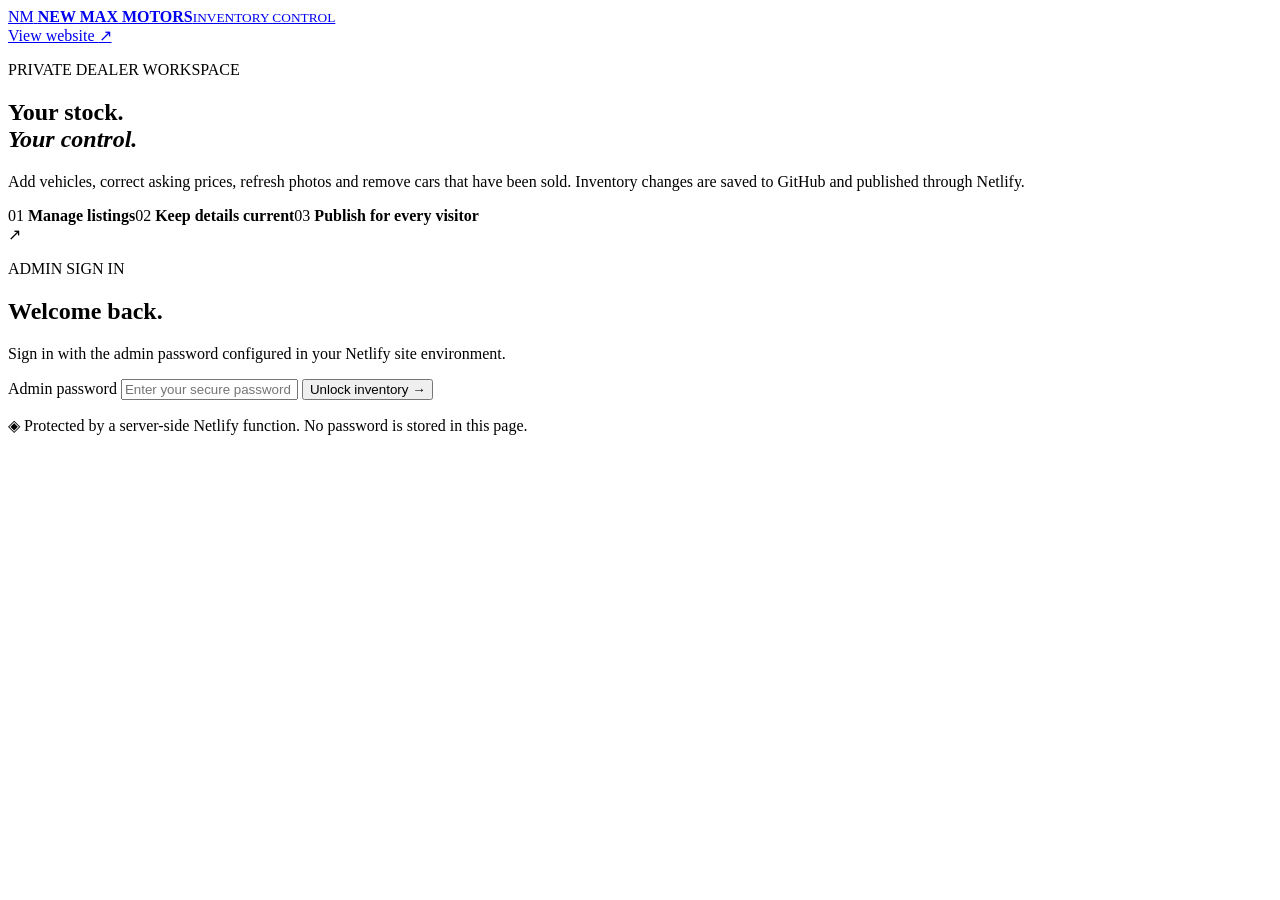
==== admin.html @ 145dde39 "Add secure car inventory admin interface" ====
<!doctype html>
<html lang="en-IN">
<head>
  <meta charset="utf-8">
  <meta name="viewport" content="width=device-width, initial-scale=1">
  <meta name="theme-color" content="#111715">
  <meta name="robots" content="noindex, nofollow, noarchive">
  <title>Inventory Admin | NEW MAX MOTORS</title>
  <link rel="icon" href="favicon.svg" type="image/svg+xml">
  <link rel="preconnect" href="https://fonts.googleapis.com">
  <link rel="preconnect" href="https://fonts.gstatic.com" crossorigin>
  <link href="https://fonts.googleapis.com/css2?family=DM+Sans:wght@400;500;600;700&family=Manrope:wght@400;500;600;700;800&display=swap" rel="stylesheet">
  <link rel="stylesheet" href="admin.css">
  <script src="admin.js" defer></script>
</head>
<body class="admin-body">
  <div class="admin-shell">
    <header class="admin-topbar">
      <a class="admin-brand" href="/" aria-label="NEW MAX MOTORS website">
        <span class="admin-brand-mark">NM</span>
        <span><strong>NEW MAX MOTORS</strong><small>INVENTORY CONTROL</small></span>
      </a>
      <div class="topbar-actions">
        <a class="quiet-link" href="/" target="_blank" rel="noopener">View website <span aria-hidden="true">↗</span></a>
        <button class="button button-quiet" id="logoutButton" type="button" hidden>Log out</button>
      </div>
    </header>

    <main>
      <section class="login-layout" id="loginPanel">
        <div class="login-story">
          <p class="eyebrow"><span></span> PRIVATE DEALER WORKSPACE</p>
          <h1>Your stock.<br><em>Your control.</em></h1>
          <p class="login-copy">Add vehicles, correct asking prices, refresh photos and remove cars that have been sold. Inventory changes are saved to GitHub and published through Netlify.</p>
          <div class="login-points"><span>01 <b>Manage listings</b></span><span>02 <b>Keep details current</b></span><span>03 <b>Publish for every visitor</b></span></div>
        </div>
        <div class="login-card">
          <div class="login-icon" aria-hidden="true">↗</div>
          <p class="eyebrow eyebrow-muted">ADMIN SIGN IN</p>
          <h2>Welcome back.</h2>
          <p class="muted">Sign in with the admin password configured in your Netlify site environment.</p>
          <form id="loginForm">
            <label for="adminPassword">Admin password</label>
            <input id="adminPassword" name="password" type="password" autocomplete="current-password" required placeholder="Enter your secure password">
            <button class="button button-primary button-wide" id="loginButton" type="submit">Unlock inventory <span aria-hidden="true">→</span></button>
          </form>
          <p class="status-message" id="loginStatus" role="status" aria-live="polite"></p>
          <p class="login-footnote"><span aria-hidden="true">◈</span> Protected by a server-side Netlify function. No password is stored in this page.</p>
        </div>
      </section>

      <section class="dashboard" id="dashboard" hidden>
        <div class="dashboard-heading">
          <div><p class="eyebrow"><span></span> INVENTORY OVERVIEW</p><h1>Cars in your <em>showroom.</em></h1><p class="muted">Changes are saved to the source inventory. Netlify then deploys the updated public site.</p></div>
          <div class="publish-state"><span class="live-dot"></span><span><strong>Connected inventory</strong><small>GitHub · Netlify deploy</small></span></div>
        </div>

        <div class="stats-grid" aria-label="Inventory summary">
          <article class="stat-card"><span class="stat-label">TOTAL LISTINGS</span><strong id="totalCount">—</strong><small>Cars in your inventory</small></article>
          <article class="stat-card"><span class="stat-label">PRICED CARS</span><strong id="pricedCount">—</strong><small>With an asking price</small></article>
          <article class="stat-card"><span class="stat-label">PHOTO CHECK</span><strong id="photoCount">—</strong><small>Need a photo or exact vehicle image</small></article>
        </div>

        <div class="workspace-grid">
          <section class="editor-panel">
            <div class="panel-heading"><div><p class="eyebrow eyebrow-muted">LISTING DETAILS</p><h2 id="formTitle">Add a car</h2></div><span class="step-number" id="formStep">01</span></div>
            <p class="panel-intro">Enter the vehicle details below. Leave the price empty to display “Price on request”.</p>
            <form id="carForm">
              <input id="carId" type="hidden">
              <div class="form-grid">
                <div class="field field-full"><label for="carName">Car name <span>*</span></label><input id="carName" name="name" required maxlength="140" placeholder="e.g. Hyundai Creta SX(O)"></div>
                <div class="field"><label for="carBrand">Brand <span>*</span></label><input id="carBrand" name="brandName" required maxlength="80" placeholder="e.g. Hyundai"></div>
                <div class="field"><label for="carYear">Model year <span>*</span></label><input id="carYear" name="year" type="number" required min="1980" max="2100" step="1" placeholder="2022"></div>
                <div class="field"><label for="carPrice">Asking price (₹)</label><input id="carPrice" name="price" type="number" min="0" max="500000000" step="1" inputmode="numeric" placeholder="e.g. 675000"></div>
                <div class="field"><label for="carFuel">Fuel type <span>*</span></label><select id="carFuel" name="fuel" required><option value="petrol">Petrol</option><option value="diesel">Diesel</option><option value="cng">Petrol + CNG / CNG</option><option value="electric">Electric</option><option value="hybrid">Hybrid</option><option value="other">Other / not specified</option></select></div>
                <div class="field"><label for="carCategory">Category label</label><input id="carCategory" name="category" maxlength="80" placeholder="e.g. SUV · AUTOMATIC"></div>
                <div class="field field-full"><label for="carSpecs">Quick facts <small>One per line</small></label><textarea id="carSpecs" name="specs" rows="4" maxlength="1600" placeholder="e.g. 42,000 km&#10;1st owner&#10;Automatic&#10;Insurance valid"></textarea><span class="field-help">These appear as small chips on the public car card.</span></div>
                <div class="field field-full"><label for="carDescription">Features and notes</label><textarea id="carDescription" name="description" rows="3" maxlength="1600" placeholder="Sunroof, reverse camera, service history…"></textarea></div>
                <div class="field field-full"><label for="carImage">Car photo URL</label><input id="carImage" name="imageUrl" type="url" maxlength="1200" placeholder="https://…"><span class="field-help">Use a direct image URL. Uploading image files is not supported in this version.</span></div>
                <div class="field field-full photo-check-field"><label class="check-label" for="exactPhoto"><input id="exactPhoto" type="checkbox"> <span>This is a photo of the exact vehicle (not a representative model photo).</span></label></div>
                <div class="field field-full"><label for="carSource">Listing / source link</label><input id="carSource" name="sourceUrl" type="url" maxlength="1200" placeholder="https://…"><span class="field-help">Defaults to the New Max Motors WhatsApp catalogue.</span></div>
              </div>
              <div class="form-actions">
                <button class="button button-primary" id="submitCarButton" type="submit">Add car to website <span aria-hidden="true">→</span></button>
                <button class="button button-quiet" id="cancelEditButton" type="button" hidden>Cancel edit</button>
              </div>
              <p class="status-message form-status" id="formStatus" role="status" aria-live="polite"></p>
            </form>
          </section>

          <section class="inventory-panel">
            <div class="panel-heading"><div><p class="eyebrow eyebrow-muted">YOUR LISTINGS</p><h2>Manage inventory</h2></div><span class="inventory-count" id="inventoryBadge">0 cars</span></div>
            <div class="inventory-search"><span aria-hidden="true">⌕</span><input id="adminSearch" type="search" placeholder="Search your cars…" aria-label="Search inventory"></div>
            <div id="adminInventory" class="admin-inventory" aria-live="polite"><div class="empty-state">Loading your inventory…</div></div>
          </section>
        </div>
        <footer class="admin-footer"><span>NEW MAX MOTORS · GOREGAON EAST, MUMBAI</span><span>Always confirm price, availability and vehicle details before publishing.</span></footer>
      </section>
    </main>
  </div>
</body>
</html>
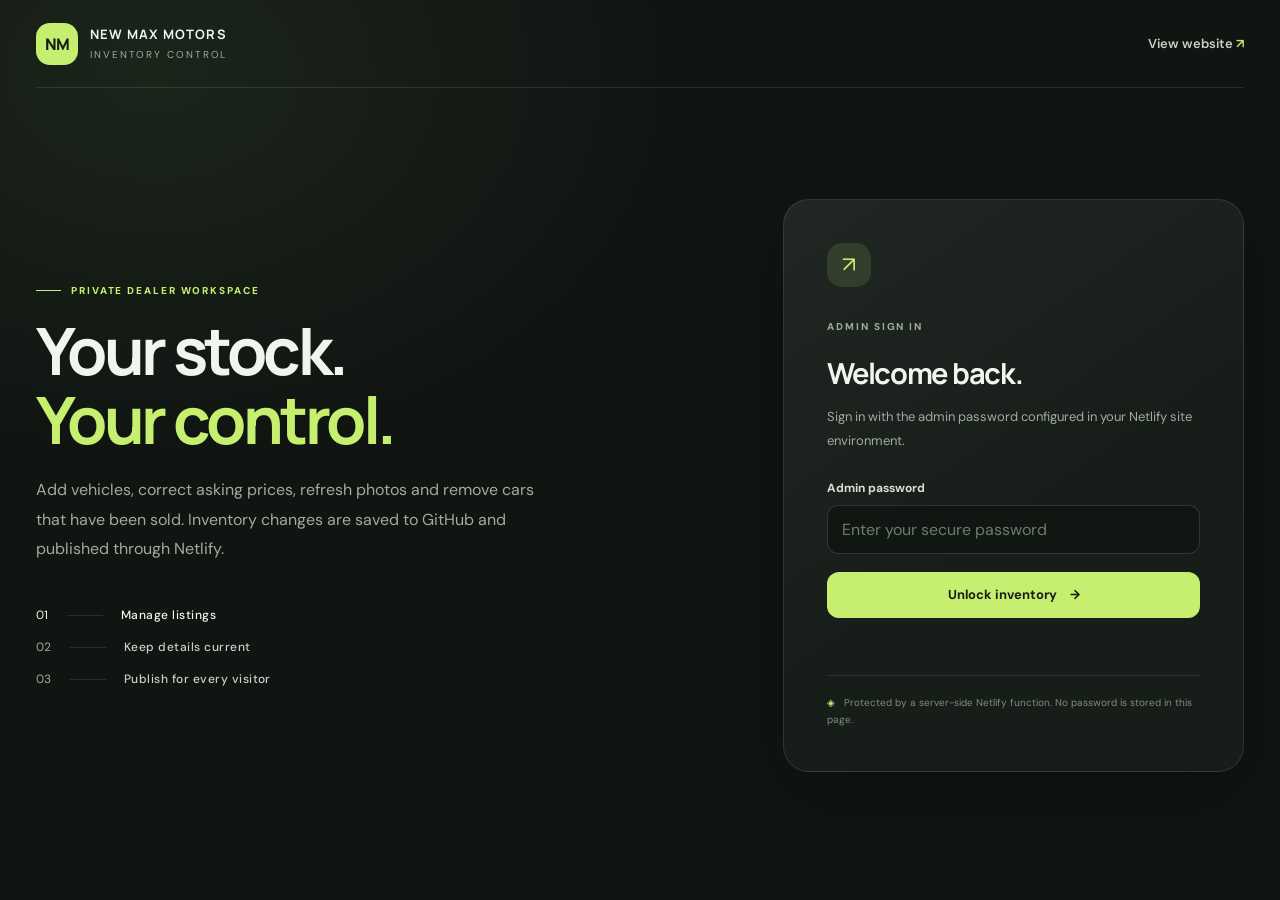
==== commit fb4d8a45: "Add photo upload control to car admin" ====
--- a/admin.html
+++ b/admin.html
@@ -76,7 +76,8 @@
                 <div class="field"><label for="carCategory">Category label</label><input id="carCategory" name="category" maxlength="80" placeholder="e.g. SUV · AUTOMATIC"></div>
                 <div class="field field-full"><label for="carSpecs">Quick facts <small>One per line</small></label><textarea id="carSpecs" name="specs" rows="4" maxlength="1600" placeholder="e.g. 42,000 km&#10;1st owner&#10;Automatic&#10;Insurance valid"></textarea><span class="field-help">These appear as small chips on the public car card.</span></div>
                 <div class="field field-full"><label for="carDescription">Features and notes</label><textarea id="carDescription" name="description" rows="3" maxlength="1600" placeholder="Sunroof, reverse camera, service history…"></textarea></div>
-                <div class="field field-full"><label for="carImage">Car photo URL</label><input id="carImage" name="imageUrl" type="url" maxlength="1200" placeholder="https://…"><span class="field-help">Use a direct image URL. Uploading image files is not supported in this version.</span></div>
+                <div class="field field-full"><label for="carPhotoFile">Upload a car photo</label><div class="upload-control"><input id="carPhotoFile" type="file" accept="image/jpeg,image/png,image/webp"><button class="button button-quiet upload-button" id="uploadPhotoButton" type="button">Upload photo</button></div><span class="field-help">Choose a photo from your phone or computer. It will be resized and saved to the website repository.</span><p class="status-message photo-status" id="photoUploadStatus" role="status" aria-live="polite"></p><div class="photo-preview" id="photoPreview" hidden><img id="photoPreviewImage" alt="Selected car photo preview"><div class="photo-preview-info"><strong id="photoPreviewName">Photo selected</strong><span id="photoPreviewMeta">Ready to save with the listing</span><button class="mini-button" id="clearPhotoButton" type="button">Clear photo</button></div></div></div>
+                <div class="field field-full"><label for="carImage">Photo URL or uploaded photo path</label><input id="carImage" name="imageUrl" type="text" inputmode="url" maxlength="1200" placeholder="https://… or /car-images/…"><span class="field-help">Uploading fills this automatically. You can also paste an existing image URL.</span></div>
                 <div class="field field-full photo-check-field"><label class="check-label" for="exactPhoto"><input id="exactPhoto" type="checkbox"> <span>This is a photo of the exact vehicle (not a representative model photo).</span></label></div>
                 <div class="field field-full"><label for="carSource">Listing / source link</label><input id="carSource" name="sourceUrl" type="url" maxlength="1200" placeholder="https://…"><span class="field-help">Defaults to the New Max Motors WhatsApp catalogue.</span></div>
               </div>
--- a/admin.css
+++ b/admin.css
@@ -0,0 +1 @@
+:root{color-scheme:dark;--bg:#101512;--panel:#171e1a;--panel-2:#1d2621;--line:rgba(235,244,236,.11);--text:#f1f5ef;--muted:#a0aaa2;--soft:#c8d0c9;--lime:#c6ef70;--green:#5ccf8d;--danger:#ff8e8e;--radius:22px;--shadow:0 22px 70px rgba(0,0,0,.25)}*{box-sizing:border-box}html{min-width:320px;background:var(--bg)}body{margin:0;background:radial-gradient(ellipse at 12% 8%,rgba(103,143,80,.13),transparent 32rem),var(--bg);color:var(--text);font-family:"DM Sans",sans-serif;line-height:1.5}button,input,select,textarea{font:inherit}button,a,input,select,textarea{-webkit-tap-highlight-color:transparent}a{color:inherit;text-decoration:none}.admin-shell{max-width:1540px;margin:0 auto;padding:0 36px}.admin-topbar{height:88px;display:flex;align-items:center;justify-content:space-between;border-bottom:1px solid var(--line)}.admin-brand{display:flex;align-items:center;gap:12px}.admin-brand-mark{display:grid;place-items:center;width:42px;height:42px;border-radius:14px;background:var(--lime);color:#172016;font-family:Manrope,sans-serif;font-weight:900;letter-spacing:-1px}.admin-brand strong,.admin-brand small{display:block}.admin-brand strong{font-family:Manrope,sans-serif;font-size:13px;letter-spacing:.08em}.admin-brand small{margin-top:2px;color:var(--muted);font-size:10px;letter-spacing:.19em}.topbar-actions{display:flex;gap:18px;align-items:center}.quiet-link{color:var(--soft);font-size:13px;font-weight:600}.quiet-link span{color:var(--lime)}.button{display:inline-flex;align-items:center;justify-content:center;gap:13px;min-height:46px;padding:12px 17px;border:1px solid transparent;border-radius:12px;font-size:13px;font-weight:700;cursor:pointer;transition:transform .18s ease,background .18s ease,border-color .18s ease}.button:hover{transform:translateY(-1px)}.button:disabled{opacity:.55;cursor:wait;transform:none}.button-primary{background:var(--lime);color:#182015}.button-primary:hover{background:#d4f78b}.button-quiet{background:transparent;border-color:var(--line);color:var(--soft)}.button-quiet:hover{border-color:rgba(235,244,236,.26);background:rgba(255,255,255,.035)}.button-wide{width:100%;margin-top:18px}.login-layout{min-height:calc(100vh - 89px);display:grid;grid-template-columns:minmax(0,1.05fr) minmax(340px,.75fr);align-items:center;gap:clamp(42px,8vw,140px);padding:74px 0 90px}.login-story{max-width:620px}.eyebrow{display:flex;align-items:center;gap:10px;margin:0 0 18px;color:var(--lime);font-size:10px;font-weight:800;letter-spacing:.19em}.eyebrow>span{width:25px;height:1px;background:var(--lime)}h1,h2,h3,p{margin-top:0}h1,h2,h3{font-family:Manrope,sans-serif}h1{margin:0 0 21px;font-size:clamp(39px,5.1vw,68px);line-height:1.06;letter-spacing:-.055em}h1 em{color:var(--lime);font-style:normal}.login-copy{max-width:510px;color:var(--muted);font-size:16px;line-height:1.85}.login-points{display:grid;gap:14px;margin-top:42px}.login-points span{display:flex;gap:18px;align-items:center;color:var(--muted);font-size:12px;letter-spacing:.04em}.login-points span:first-child{color:var(--text)}.login-points b{color:var(--soft);font-weight:500}.login-points span:first-child b{color:var(--text)}.login-points span:before{content:"";width:36px;height:1px;background:var(--line);order:2}.login-points span b{order:3}.login-card{padding:clamp(26px,3.7vw,43px);border:1px solid var(--line);border-radius:26px;background:linear-gradient(145deg,rgba(255,255,255,.045),transparent 55%),var(--panel);box-shadow:var(--shadow)}.login-icon{display:grid;place-items:center;width:44px;height:44px;margin-bottom:32px;border-radius:15px;background:rgba(198,239,112,.12);color:var(--lime);font-size:22px}.eyebrow-muted{color:#9da99d}.login-card h2{margin:0 0 10px;font-size:29px;letter-spacing:-.045em}.muted{color:var(--muted);font-size:13px;line-height:1.8}.login-card form{margin-top:27px}.login-card label,.field label{display:block;margin-bottom:8px;color:#d8ded8;font-size:12px;font-weight:700}.login-card input,.field input,.field select,.field textarea,.inventory-search input{width:100%;min-width:0;border:1px solid rgba(235,244,236,.14);outline:0;border-radius:11px;background:#101612;color:var(--text);transition:border-color .15s ease,box-shadow .15s ease}.login-card input{height:49px;padding:0 14px}.login-card input:focus,.field input:focus,.field select:focus,.field textarea:focus,.inventory-search input:focus{border-color:rgba(198,239,112,.72);box-shadow:0 0 0 3px rgba(198,239,112,.09)}input::placeholder,textarea::placeholder{color:#6e7a70}.login-footnote{margin:25px 0 0;padding-top:18px;border-top:1px solid var(--line);color:#7f8b81;font-size:10px;line-height:1.7}.login-footnote span{margin-right:6px;color:var(--lime)}.status-message{min-height:20px;margin:12px 0 0;color:var(--muted);font-size:12px;line-height:1.65}.status-message.is-error{color:var(--danger)}.status-message.is-success{color:var(--green)}.dashboard{padding:44px 0 30px}.dashboard-heading{display:flex;justify-content:space-between;gap:28px;align-items:flex-end;margin-bottom:28px}.dashboard-heading h1{margin-bottom:12px;font-size:clamp(32px,4vw,47px)}.dashboard-heading .muted{max-width:720px;margin-bottom:0}.publish-state{display:flex;align-items:center;gap:12px;padding:13px 16px;border:1px solid var(--line);border-radius:15px;background:rgba(255,255,255,.025);white-space:nowrap}.live-dot{width:9px;height:9px;border-radius:50%;background:var(--green);box-shadow:0 0 0 5px rgba(92,207,141,.1)}.publish-state strong,.publish-state small{display:block}.publish-state strong{font-size:11px}.publish-state small{margin-top:3px;color:var(--muted);font-size:10px}.stats-grid{display:grid;grid-template-columns:repeat(3,minmax(0,1fr));gap:14px;margin-bottom:20px}.stat-card{padding:19px 22px;border:1px solid var(--line);border-radius:18px;background:rgba(255,255,255,.026)}.stat-label{color:#8e9b90;font-size:9px;font-weight:800;letter-spacing:.15em}.stat-card strong{display:block;margin:6px 0 1px;font-family:Manrope,sans-serif;font-size:31px;letter-spacing:-.055em}.stat-card small{color:var(--muted);font-size:11px}.workspace-grid{display:grid;grid-template-columns:minmax(340px,.95fr) minmax(360px,1.05fr);align-items:start;gap:18px}.editor-panel,.inventory-panel{min-width:0;padding:clamp(20px,2.5vw,30px);border:1px solid var(--line);border-radius:22px;background:var(--panel)}.panel-heading{display:flex;align-items:center;justify-content:space-between;gap:12px;margin-bottom:10px}.panel-heading .eyebrow{margin-bottom:8px}.panel-heading h2{margin:0;font-size:22px;letter-spacing:-.04em}.step-number{display:grid;place-items:center;width:34px;height:34px;border:1px solid var(--line);border-radius:11px;color:var(--lime);font-family:Manrope,sans-serif;font-size:11px}.panel-intro{margin:0 0 24px;color:var(--muted);font-size:12px;line-height:1.8}.form-grid{display:grid;grid-template-columns:repeat(2,minmax(0,1fr));gap:15px 13px}.field{min-width:0}.field-full{grid-column:1/-1}.field label span{color:var(--lime)}.field label small{margin-left:5px;color:#879388;font-size:10px;font-weight:500}.field input,.field select{height:43px;padding:0 11px;font-size:12px}.field select{appearance:auto}.field textarea{display:block;resize:vertical;min-height:84px;padding:11px;font-size:12px;line-height:1.6}.field-help{display:block;margin-top:7px;color:#79867c;font-size:10px;line-height:1.55}.photo-check-field{padding:12px 13px;border:1px solid var(--line);border-radius:12px;background:rgba(255,255,255,.018)}.check-label{display:flex!important;align-items:flex-start;gap:10px;margin:0!important;color:#bdc8be!important;font-size:11px!important;font-weight:500!important;line-height:1.6}.check-label input{width:15px!important;height:15px!important;flex:0 0 15px;margin:2px 0 0;accent-color:var(--lime)}.form-actions{display:flex;flex-wrap:wrap;gap:9px;margin-top:23px}.form-actions .button{flex:1}.form-status{margin-top:12px}.inventory-count{padding:7px 10px;border:1px solid var(--line);border-radius:9px;color:#b8c4b8;font-size:10px;white-space:nowrap}.inventory-search{display:flex;align-items:center;gap:9px;margin:21px 0 14px;padding:0 12px;border:1px solid var(--line);border-radius:11px;background:#111713;color:#8e9a8f}.inventory-search>span{font-size:21px}.inventory-search input{height:41px;padding:0;border:0;background:transparent;box-shadow:none!important;font-size:12px}.admin-inventory{display:grid;gap:9px;max-height:850px;overflow:auto;padding-right:2px}.admin-car{display:grid;grid-template-columns:76px minmax(0,1fr);gap:13px;align-items:center;padding:12px;border:1px solid var(--line);border-radius:15px;background:rgba(255,255,255,.018)}.admin-car-image{display:grid;place-items:center;width:76px;height:68px;overflow:hidden;border-radius:10px;background:#0e130f;color:#829085;font-size:10px}.admin-car-image img{width:100%;height:100%;object-fit:cover}.admin-car-body{min-width:0}.admin-car-top{display:flex;align-items:flex-start;justify-content:space-between;gap:8px}.admin-car h3{overflow:hidden;margin:0;color:#edf2ed;font-size:12px;line-height:1.5;text-overflow:ellipsis}.admin-car-price{margin-top:4px;color:var(--lime);font-size:11px;font-weight:700}.admin-car-meta{margin-top:3px;color:#849087;font-size:10px}.admin-car-actions{display:flex;gap:7px;flex-wrap:wrap;margin-top:9px}.mini-button{padding:6px 9px;border:1px solid var(--line);border-radius:8px;background:transparent;color:#cbd4cb;font-size:10px;font-weight:700;cursor:pointer}.mini-button:hover{border-color:rgba(198,239,112,.5);color:var(--lime)}.mini-button.delete:hover{border-color:rgba(255,142,142,.45);color:var(--danger)}.empty-state{padding:28px 15px;border:1px dashed var(--line);border-radius:14px;color:var(--muted);text-align:center;font-size:12px;line-height:1.7}.admin-footer{display:flex;justify-content:space-between;gap:15px;margin-top:28px;padding:17px 0;border-top:1px solid var(--line);color:#718075;font-size:9px;letter-spacing:.08em}.admin-footer span:last-child{text-align:right;letter-spacing:0}.dashboard[hidden],.login-layout[hidden],[hidden]{display:none!important}.inventory-loading{padding:35px;color:var(--muted);text-align:center;font-size:13px}.car-image-empty{background:#1b241d!important}.photo-placeholder{display:flex;flex-direction:column;align-items:center;justify-content:center;gap:5px;width:100%;height:100%;color:#9da99f;font-size:10px}.photo-placeholder span:first-child{font-size:26px}.car-description{color:#a0aaa2;font-size:11px;line-height:1.65}@media(max-width:1100px){.admin-shell{padding:0 23px}.workspace-grid{grid-template-columns:minmax(300px,.9fr) minmax(320px,1.1fr)}.publish-state{align-self:flex-start}.dashboard-heading{align-items:flex-start}}@media(max-width:820px){.login-layout{grid-template-columns:1fr;gap:34px;max-width:620px;margin:auto;padding:49px 0 65px}.login-story h1{font-size:48px}.login-points{grid-template-columns:repeat(3,minmax(0,1fr));gap:9px;margin-top:28px}.login-points span{display:block;font-size:9px;line-height:1.7}.login-points span:before{display:block;margin-bottom:6px}.login-points b{display:block}.workspace-grid{grid-template-columns:1fr}.dashboard-heading{flex-direction:column}.publish-state{align-self:flex-start}.admin-inventory{max-height:none}.inventory-panel{order:2}.editor-panel{order:1}}@media(max-width:560px){.admin-shell{padding:0 15px}.admin-topbar{height:72px}.admin-brand-mark{width:36px;height:36px;border-radius:12px;font-size:12px}.admin-brand strong{font-size:11px}.admin-brand small{font-size:8px}.topbar-actions{gap:10px}.quiet-link{font-size:11px}.topbar-actions .button{min-height:37px;padding:8px 10px;font-size:10px}.login-layout{min-height:calc(100vh - 73px);padding:38px 0 42px}.login-story h1{font-size:43px}.login-copy{font-size:13px}.login-points{gap:7px}.login-points span{font-size:8px}.login-card{padding:25px 21px}.login-card h2{font-size:25px}.dashboard{padding-top:32px}.dashboard-heading h1{font-size:34px}.stats-grid{gap:8px}.stat-card{padding:14px 12px}.stat-card strong{font-size:25px}.stat-card small{font-size:9px;line-height:1.4}.stat-label{font-size:8px;letter-spacing:.08em}.editor-panel,.inventory-panel{padding:18px 14px;border-radius:17px}.form-grid{gap:13px 9px}.field input,.field select{padding:0 9px;font-size:11px}.field label{font-size:11px}.form-actions .button{font-size:11px;padding:10px}.admin-car{grid-template-columns:61px minmax(0,1fr);gap:10px;padding:10px}.admin-car-image{width:61px;height:61px}.admin-car-top{display:block}.admin-car h3{font-size:11px}.admin-car-actions{gap:6px}.admin-footer{flex-direction:column;font-size:8px}.admin-footer span:last-child{text-align:left}.dashboard-heading .muted{font-size:12px}}
